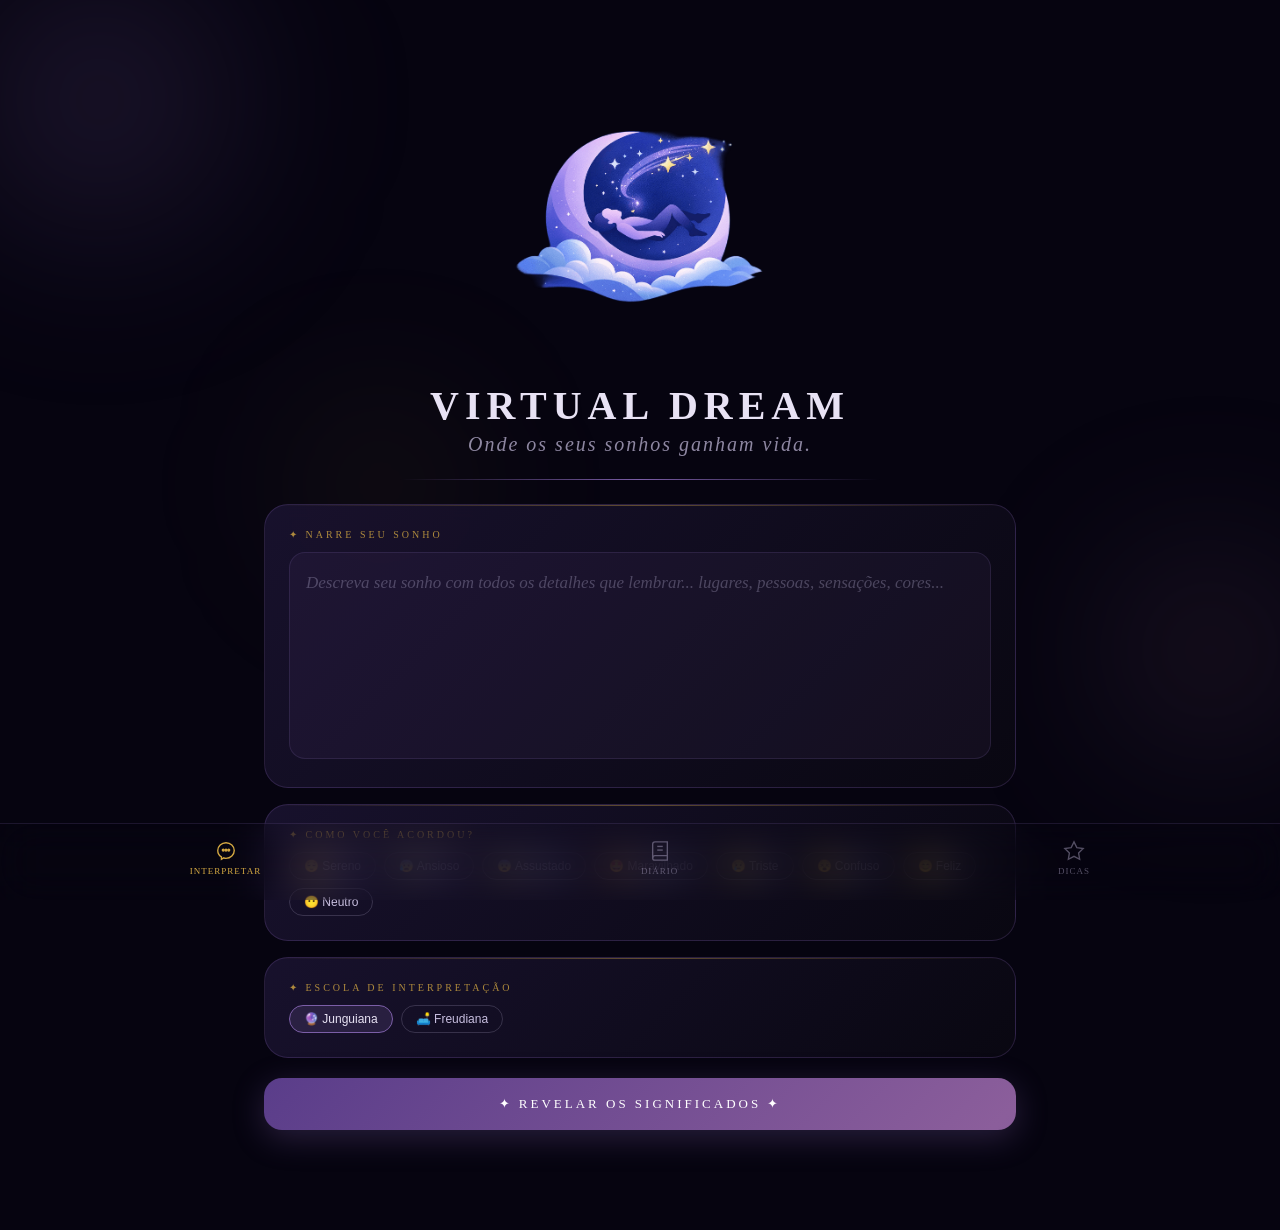
==== Virtual Dream/index.html @ 0f75bf7c "Add files via upload" ====
<!DOCTYPE html>
<html lang="pt-BR">
<head>
<meta charset="UTF-8">
<meta name="viewport" content="width=device-width, initial-scale=1.0, maximum-scale=1.0">
<title> Virtual Dream </title>
<link rel="icon" href="logo_virtualdream.png" type="image/png">
<link href="https://fonts.googleapis.com/css2?family=DM+Mono:ital,wght@0,300;0,400;0,500;1,300;1,400;1,500&family=DM+Serif+Display:ital@0;1&family=Michroma&family=Pixelify+Sans:wght@400..700&family=Red+Hat+Display:ital,wght@0,300..900;1,300..900&display=swap" rel="stylesheet">

<style>
:root {
    --ink: #0a0812;
    --void: #060410;
    --mist: #1a1330;
    --silver: #c8bfe0;
    --gold: #d4a842;
    --rose: #9b6b8a;
    --glow: #7b5ea7;
    --pale: #e8e2f4;
    --fog: rgba(200,191,224,0.08);
  }

  * { margin: 0; padding: 0; box-sizing: border-box; -webkit-tap-highlight-color: transparent; }

  body {
    font-family: 'Lato', sans-serif;
    background: var(--void);
    color: var(--pale);
    min-height: 100vh;
    display: flex;
    justify-content: center;
    align-items: flex-start;
    overflow-x: hidden;
  }

  .stars { position: fixed; inset: 0; z-index: 0; overflow: hidden; pointer-events: none; }
  .star { position: absolute; background: white; border-radius: 50%; animation: twinkle var(--dur) ease-in-out infinite; opacity: 0; }
  @keyframes twinkle { 0%, 100% { opacity: 0; } 50% { opacity: var(--op); } }

  .nebula { position: fixed; border-radius: 50%; filter: blur(80px); pointer-events: none; z-index: 0; animation: drift 20s ease-in-out infinite alternate; }
  .nebula-1 { width: 400px; height: 400px; background: radial-gradient(circle, rgba(123,94,167,0.25) 0%, transparent 70%); top: -100px; left: -100px; }
  .nebula-2 { width: 300px; height: 300px; background: radial-gradient(circle, rgba(155,107,138,0.2) 0%, transparent 70%); bottom: 100px; right: -80px; animation-delay: -8s; }
  .nebula-3 { width: 250px; height: 250px; background: radial-gradient(circle, rgba(212,168,66,0.12) 0%, transparent 70%); top: 40%; left: 20%; animation-delay: -14s; }
  @keyframes drift { from { transform: translate(0,0) scale(1); } to { transform: translate(30px, 20px) scale(1.1); } }

  .phone { position: relative; z-index: 1; width: 100%; max-width: 800px; min-height: 100vh; display: flex; flex-direction: column; padding-bottom: 100px; }

  .header { padding: 10px 30px 24px; text-align: center; position: relative; }
  .header::after { content: ''; position: absolute; bottom: 0; left: 50%; transform: translateX(-50%); width: 60%; height: 1px; background: linear-gradient(90deg, transparent, var(--glow), transparent); }
  .logo-icon { width: 360px; height: 360px; margin: 0 auto 12px; }
  .logo-icon svg { width: 100%; height: 100%; }
  .logo-title { font-family: 'Cinzel', serif; font-size: 40px; font-weight: 600; letter-spacing: 6px; color: var(--pale); text-transform: uppercase; }
  .logo-sub { font-family: 'Cormorant Garamond', serif; font-style: italic; font-size: 20px; color: var(--silver); opacity: 0.7; margin-top: 4px; letter-spacing: 2px; }

  .page { display: none; padding: 24px 24px 0; }
  .page.active { display: block; animation: fadeIn 0.5s ease; }
  @keyframes fadeIn { from { opacity:0; transform: translateY(10px); } to { opacity:1; transform: translateY(0); } }

  .card { background: linear-gradient(135deg, rgba(26,19,48,0.9) 0%, rgba(10,8,18,0.9) 100%); border: 1px solid rgba(123,94,167,0.25); border-radius: 24px; padding: 24px; margin-bottom: 16px; backdrop-filter: blur(10px); position: relative; overflow: hidden; }
  .card::before { content: ''; position: absolute; top: 0; left: 0; right: 0; height: 1px; background: linear-gradient(90deg, transparent, rgba(212,168,66,0.4), transparent); }
  .card-label { font-family: 'Cinzel', serif; font-size: 10px; letter-spacing: 3px; color: var(--gold); text-transform: uppercase; margin-bottom: 12px; opacity: 0.8; }

  textarea { width: 100%; background: rgba(123,94,167,0.08); border: 1px solid rgba(123,94,167,0.2); border-radius: 16px; padding: 16px; color: var(--pale); font-family: 'Cormorant Garamond', serif; font-size: 17px; line-height: 1.7; resize: none; min-height: 200px; outline: none; transition: border-color 0.3s; caret-color: var(--gold); }
  textarea::placeholder { color: rgba(200,191,224,0.3); font-style: italic; }
  textarea:focus { border-color: rgba(123,94,167,0.5); }

  .moods { display: flex; gap: 8px; flex-wrap: wrap; margin-top: 8px; }
  .mood-chip { padding: 6px 14px; border-radius: 20px; border: 1px solid rgba(200,191,224,0.2); background: transparent; color: var(--silver); font-size: 12px; cursor: pointer; transition: all 0.25s; font-family: 'Lato', sans-serif; }
  .mood-chip.selected, .mood-chip:hover { border-color: var(--glow); background: rgba(123,94,167,0.2); color: var(--pale); }

  .btn-interpret { width: 100%; padding: 18px; background: linear-gradient(135deg, #5a3d8a 0%, #8b5e9b 50%, #5a3d8a 100%); background-size: 200% 100%; border: none; border-radius: 18px; color: white; font-family: 'Cinzel', serif; font-size: 13px; letter-spacing: 3px; cursor: pointer; transition: all 0.4s; position: relative; overflow: hidden; margin-top: 4px; box-shadow: 0 8px 32px rgba(123,94,167,0.3); }
  .btn-interpret:hover { background-position: right; box-shadow: 0 12px 40px rgba(123,94,167,0.5); }
  .btn-interpret:disabled { opacity: 0.5; cursor: not-allowed; }

  .loading { display: none; text-align: center; padding: 40px 20px; }
  .loading.show { display: block; }
  .moon-loader { width: 60px; height: 60px; margin: 0 auto 20px; animation: spin 3s linear infinite; }
  @keyframes spin { from { transform: rotate(0deg); } to { transform: rotate(360deg); } }
  .loading-text { font-family: 'Cormorant Garamond', serif; font-style: italic; font-size: 16px; color: var(--silver); animation: pulse 2s ease-in-out infinite; }
  @keyframes pulse { 0%,100% { opacity:0.5; } 50% { opacity:1; } }

  .result-card { display: none; animation: fadeIn 0.8s ease; }
  .result-card.show { display: block; }
  .result-header { display: flex; align-items: center; gap: 12px; margin-bottom: 16px; }
  .result-symbol { width: 44px; height: 44px; background: linear-gradient(135deg, rgba(123,94,167,0.3), rgba(212,168,66,0.2)); border-radius: 50%; display: flex; align-items: center; justify-content: center; font-size: 22px; border: 1px solid rgba(212,168,66,0.3); flex-shrink: 0; }
  .result-title { font-family: 'Cinzel', serif; font-size: 15px; letter-spacing: 2px; color: var(--gold); }
  .result-text { font-family: 'Cormorant Garamond', serif; font-size: 18px; line-height: 1.85; color: var(--pale); white-space: pre-wrap; }
  .result-meta { display: flex; gap: 8px; margin-top: 16px; flex-wrap: wrap; }
  .meta-tag { padding: 5px 12px; border-radius: 20px; background: rgba(123,94,167,0.15); border: 1px solid rgba(123,94,167,0.3); font-size: 11px; color: var(--silver); letter-spacing: 1px; }

  .btn-save { width: 100%; padding: 14px; background: transparent; border: 1px solid rgba(212,168,66,0.4); border-radius: 14px; color: var(--gold); font-family: 'Cinzel', serif; font-size: 11px; letter-spacing: 2px; cursor: pointer; transition: all 0.3s; margin-top: 16px; }
  .btn-save:hover { background: rgba(212,168,66,0.1); }

  .diary-empty { text-align: center; padding: 60px 20px; opacity: 0.5; }
  .diary-empty-icon { font-size: 48px; margin-bottom: 16px; }
  .diary-empty-text { font-family: 'Cormorant Garamond', serif; font-style: italic; font-size: 18px; color: var(--silver); }

  .dream-entry { background: linear-gradient(135deg, rgba(26,19,48,0.8), rgba(10,8,18,0.8)); border: 1px solid rgba(123,94,167,0.2); border-radius: 20px; padding: 18px; margin-bottom: 12px; cursor: pointer; transition: all 0.3s; position: relative; overflow: hidden; }
  .dream-entry::before { content: ''; position: absolute; left: 0; top: 0; bottom: 0; width: 3px; background: linear-gradient(180deg, var(--glow), var(--rose)); }
  .dream-entry:hover { border-color: rgba(123,94,167,0.5); transform: translateY(-2px); }
  .entry-date { font-size: 10px; color: var(--gold); letter-spacing: 2px; font-family: 'Cinzel', serif; margin-bottom: 6px; }
  .entry-preview { font-family: 'Cormorant Garamond', serif; font-size: 15px; color: var(--silver); line-height: 1.5; display: -webkit-box; -webkit-line-clamp: 2; -webkit-box-orient: vertical; overflow: hidden; }
  .entry-mood { font-size: 18px; position: absolute; top: 16px; right: 16px; }

  .tip-card { background: linear-gradient(135deg, rgba(26,19,48,0.8), rgba(10,8,18,0.8)); border: 1px solid rgba(123,94,167,0.2); border-radius: 20px; padding: 20px; margin-bottom: 12px; }
  .tip-icon { font-size: 28px; margin-bottom: 10px; }
  .tip-title { font-family: 'Cinzel', serif; font-size: 13px; letter-spacing: 2px; color: var(--gold); margin-bottom: 8px; }
  .tip-text { font-family: 'Cormorant Garamond', serif; font-size: 16px; line-height: 1.7; color: var(--silver); }


.bottom-nav {
  position: fixed;
  bottom: 0;
  left: 0;
  right: 0;
  width: 100%;
  backdrop-filter: blur(20px);
  border-top: 1px solid rgba(123,94,167,0.2);
  display: flex;
  justify-content: space-around;
  padding: 12px 0 20px;
  z-index: 1000;
}




  .bnav-btn { display: flex; flex-direction: column; align-items: center; gap: 4px; background: transparent; border: none; color: var(--silver); font-family: 'Cinzel', serif; font-size: 9px; letter-spacing: 1px; cursor: pointer; opacity: 0.4; transition: all 0.3s; padding: 4px 16px; }
  .bnav-btn.active { opacity: 1; color: var(--gold); }
  .bnav-btn svg { width: 22px; height: 22px; }

  .section-title { font-family: 'Cinzel', serif; font-size: 11px; letter-spacing: 4px; color: var(--gold); text-transform: uppercase; margin-bottom: 16px; opacity: 0.7; }
  .divider { height: 1px; background: linear-gradient(90deg, transparent, rgba(123,94,167,0.3), transparent); margin: 20px 0; }

  .error-msg { background: rgba(180,60,80,0.15); border: 1px solid rgba(180,60,80,0.3); border-radius: 12px; padding: 14px 16px; font-family: 'Cormorant Garamond', serif; font-size: 15px; color: #e89aab; margin-top: 12px; display: none; }
  .error-msg.show { display: block; }


</style>


</head>

<body>

<!-- Stars e névoas de fundo -->
<div class="stars" id="stars"></div>
<div class="nebula nebula-1"></div>
<div class="nebula nebula-2"></div>
<div class="nebula nebula-3"></div>

<div class="phone">

  <!-- Cabeçalho -->
  <div class="header">
    <div class="logo-icon">
      <img src="logo_virtualdream.png" alt="logo virtual dream" style="width:360px; height:360px; object-fit:contain;">


        <circle cx="28" cy="28" r="27" stroke="rgba(123,94,167,0.4)" stroke-width="1"/>
        <path d="M28 8 C18 8, 10 16, 10 26 C10 36, 18 44, 28 44 C24 38, 22 32, 24 26 C26 20, 32 16, 38 16 C34 11, 31 8, 28 8Z" fill="rgba(200,191,224,0.9)"/>
        <circle cx="36" cy="20" r="2" fill="rgba(212,168,66,0.8)"/>
        <circle cx="40" cy="28" r="1.5" fill="rgba(212,168,66,0.5)"/>
        <circle cx="35" cy="34" r="1" fill="rgba(212,168,66,0.4)"/>
      </svg>

    </div>
    <div class="logo-title">Virtual Dream</div>
    <div class="logo-sub">Onde os seus sonhos ganham vida.</div>
  </div>

  <!-- PÁGINA: Interpretar -->
  <div class="page active" id="page-interpret">
    <div class="card">
      <div class="card-label">✦ Narre seu sonho</div>
      <textarea id="dream-input" placeholder="Descreva seu sonho com todos os detalhes que lembrar... lugares, pessoas, sensações, cores..." rows="6"></textarea>
    </div>

    <div class="card">
      <div class="card-label">✦ Como você acordou?</div>
      <div class="moods">
        <button class="mood-chip" data-mood="Sereno">😌 Sereno</button>
        <button class="mood-chip" data-mood="Ansioso">😰 Ansioso</button>
        <button class="mood-chip" data-mood="Assustado">😨 Assustado</button>
        <button class="mood-chip" data-mood="Maravilhado">🤩 Maravilhado</button>
        <button class="mood-chip" data-mood="Triste">😢 Triste</button>
        <button class="mood-chip" data-mood="Confuso">😵 Confuso</button>
        <button class="mood-chip" data-mood="Feliz">😊 Feliz</button>
        <button class="mood-chip" data-mood="Neutro">😶 Neutro</button>
      </div>
    </div>

<div class="card">
  <div class="card-label">✦ Escola de Interpretação</div>
  <div class="moods" id="vertente-btns">
    <button class="mood-chip selected" data-vertente="junguiana">🔮 Junguiana</button>
    <button class="mood-chip" data-vertente="freudiana">🛋️ Freudiana</button>
  </div>
</div>


    <button class="btn-interpret" id="btn-interpret" onclick="interpretDream()">
      ✦ REVELAR OS SIGNIFICADOS ✦
    </button>

    <div class="error-msg" id="error-msg"></div>

    <!-- Loading -->
    <div class="loading" id="loading">
      <div class="moon-loader">
        <svg viewBox="0 0 60 60" fill="none">
          <circle cx="30" cy="30" r="28" stroke="rgba(123,94,167,0.3)" stroke-width="1.5"/>
          <path d="M30 4 C18 4, 8 14, 8 26 C8 38, 18 48, 30 48 C24 42, 20 36, 22 28 C24 20, 32 14, 42 14 C38 8, 34 4, 30 4Z" fill="rgba(200,191,224,0.7)"/>
          <circle cx="38" cy="16" r="2.5" fill="rgba(212,168,66,0.6)"/>
          <circle cx="46" cy="26" r="1.5" fill="rgba(212,168,66,0.4)"/>
          <circle cx="44" cy="36" r="1" fill="rgba(212,168,66,0.3)"/>
        </svg>
      </div>
      <div class="loading-text" id="loading-text">Consultando os astros...</div>
    </div>

    <!-- Resultado -->
    <div class="result-card card" id="result-card">
      <div class="result-header">
        <div class="result-symbol" id="result-symbol">🌙</div>
        <div>
          <div class="result-title">INTERPRETAÇÃO DO SONHO</div>
        </div>
      </div>
      <div class="result-text" id="result-text"></div>
      <div class="result-meta" id="result-meta"></div>
      <button class="btn-save" onclick="saveDream()">◈ SALVAR NO DIÁRIO ◈</button>
    </div>
  </div>

  <!-- PÁGINA: Diário -->
  <div class="page" id="page-diary">
    <div class="section-title">✦ Diário dos Sonhos</div>
    <div id="diary-list"></div>
  </div>

  <!-- PÁGINA: Dicas -->
  <div class="page" id="page-tips">
    <div class="section-title">✦ Arte de Sonhar</div>

    <div class="tip-card">
      <div class="tip-icon">📓</div>
      <div class="tip-title">DIÁRIO JUNTO À CAMA</div>
      <div class="tip-text">Mantenha um caderno ou este app ao alcance. Nos primeiros minutos ao acordar sua memória onírica é mais vívida. Anote antes mesmo de se levantar.</div>
    </div>

    <div class="tip-card">
      <div class="tip-icon">🕯️</div>
      <div class="tip-title">RITUAL NOTURNO</div>
      <div class="tip-text">Antes de dormir, diga a si mesmo: "Vou me lembrar dos meus sonhos." Essa intenção consciente ativa a memória onírica. Evite telas 30 minutos antes.</div>
    </div>

    <div class="tip-card">
      <div class="tip-icon">🌀</div>
      <div class="tip-title">SÍMBOLOS RECORRENTES</div>
      <div class="tip-text">Preste atenção a símbolos que se repetem. Água representa o inconsciente. Voar simboliza liberdade ou fuga. Casas refletem o self.</div>
    </div>

    <div class="tip-card">
      <div class="tip-icon">🌒</div>
      <div class="tip-title">SONHOS LÚCIDOS</div>
      <div class="tip-text">Para ganhar consciência no sonho, faça "reality checks" ao longo do dia: olhe suas mãos e conte os dedos. Esse hábito se transfere para o sonho.</div>
    </div>

    <div class="tip-card">
      <div class="tip-icon">⚗️</div>
      <div class="tip-title">ALIMENTOS E SONHOS</div>
      <div class="tip-text">Queijo, nozes e banana rica em triptofano intensificam sonhos. Evite álcool — ele suprime o sono REM, fase essencial para sonhar.</div>
    </div>

    <div class="divider"></div>
    <div style="font-family: 'Cormorant Garamond', serif; font-style:italic; font-size:15px; color: rgba(200,191,224,0.4); text-align:center; padding-bottom:8px;">
      "Os sonhos são a estrada real para o inconsciente." — Sigmund Freud
    </div>
  </div>

</div>

<!-- Barra de navegação inferior -->
<div class="bottom-nav">
  <button class="bnav-btn active" onclick="showPage('interpret',this)">
    <svg viewBox="0 0 24 24" fill="none" stroke="currentColor" stroke-width="1.5">
      <path d="M12 3C7 3 3 7 3 11.5C3 14.5 4.5 17 7 18.5V21L9.5 19.5C10.3 19.8 11.1 20 12 20C17 20 21 16 21 11.5S17 3 12 3Z"/>
      <circle cx="9" cy="11" r="1" fill="currentColor"/>
      <circle cx="12" cy="11" r="1" fill="currentColor"/>
      <circle cx="15" cy="11" r="1" fill="currentColor"/>
    </svg>
    INTERPRETAR
  </button>
  <button class="bnav-btn" onclick="showPage('diary',this)">
    <svg viewBox="0 0 24 24" fill="none" stroke="currentColor" stroke-width="1.5">
      <path d="M4 19.5A2.5 2.5 0 016.5 17H20"/>
      <path d="M6.5 2H20v20H6.5A2.5 2.5 0 014 19.5v-15A2.5 2.5 0 016.5 2z"/>
      <line x1="9" y1="7" x2="15" y2="7"/>
      <line x1="9" y1="11" x2="15" y2="11"/>
    </svg>
    DIÁRIO
  </button>
  <button class="bnav-btn" onclick="showPage('tips',this)">
    <svg viewBox="0 0 24 24" fill="none" stroke="currentColor" stroke-width="1.5">
      <polygon points="12 2 15.09 8.26 22 9.27 17 14.14 18.18 21.02 12 17.77 5.82 21.02 7 14.14 2 9.27 8.91 8.26 12 2"/>
    </svg>
    DICAS
  </button>
</div>


<script>

// ─── Estrelas ─────────────────────────────────────────────────
(function createStars() {
  const container = document.getElementById('stars');
  for (let i = 0; i < 120; i++) {
    const s = document.createElement('div');
    s.className = 'star';
    const size = Math.random() * 2.5 + 0.5;
    s.style.cssText = `
      width:${size}px; height:${size}px;
      top:${Math.random()*100}%;
      left:${Math.random()*100}%;
      --dur:${Math.random()*4+2}s;
      --op:${Math.random()*0.8+0.2};
      animation-delay:${Math.random()*6}s;
    `;
    container.appendChild(s);
  }
})();

// ─── Config da API ────────────────────────────────────────────
const API_BASE = 'https://virtual-dream-backend.onrender.com';

// Token temporário até o login ser implementado.
// Quando tiver Firebase Auth, troque por: await firebase.auth().currentUser.getIdToken()
const TEMP_TOKEN = 'COLE_SEU_TOKEN_AQUI';

function authHeaders() {
  return {
    'Content-Type': 'application/json',
    'Authorization': `Bearer ${TEMP_TOKEN}`
  };
}

// ─── Estado ───────────────────────────────────────────────────
let selectedMood = '';
let selectedVertente = 'junguiana';

// ─── Seleção de humor ─────────────────────────────────────────
document.querySelectorAll('.mood-chip[data-mood]').forEach(btn => {
  btn.addEventListener('click', function () {
    document.querySelectorAll('.mood-chip[data-mood]').forEach(b => b.classList.remove('selected'));
    this.classList.add('selected');
    selectedMood = this.dataset.mood;
  });
});

// ─── Seleção de vertente ──────────────────────────────────────
document.querySelectorAll('.mood-chip[data-vertente]').forEach(btn => {
  btn.addEventListener('click', function () {
    document.querySelectorAll('.mood-chip[data-vertente]').forEach(b => b.classList.remove('selected'));
    this.classList.add('selected');
    selectedVertente = this.dataset.vertente;
  });
});

// ─── Navegação ────────────────────────────────────────────────
function showPage(id, btn) {
  document.querySelectorAll('.page').forEach(p => p.classList.remove('active'));
  document.querySelectorAll('.bnav-btn').forEach(b => b.classList.remove('active'));
  document.getElementById('page-' + id).classList.add('active');
  btn.classList.add('active');
  if (id === 'diary') renderDiary();
}

// ─── Loading ──────────────────────────────────────────────────
const loadingMessages = [
  'Consultando os astros...',
  'Decifrando os símbolos oníricos...',
  'Navegando pelo inconsciente...',
  'Revelando os mistérios do sonho...'
];
let loadingInterval;

function startLoading() {
  document.getElementById('loading').classList.add('show');
  document.getElementById('btn-interpret').disabled = true;
  document.getElementById('result-card').classList.remove('show');
  document.getElementById('error-msg').classList.remove('show');
  let msgIdx = 0;
  loadingInterval = setInterval(() => {
    msgIdx = (msgIdx + 1) % loadingMessages.length;
    document.getElementById('loading-text').textContent = loadingMessages[msgIdx];
  }, 2200);
}

function stopLoading() {
  clearInterval(loadingInterval);
  document.getElementById('loading').classList.remove('show');
  document.getElementById('btn-interpret').disabled = false;
}

// ─── Interpretação ────────────────────────────────────────────
async function interpretDream() {
  const input = document.getElementById('dream-input').value.trim();
  if (!input || input.length < 20) {
    showError('Descreva seu sonho com mais detalhes para uma interpretação precisa.');
    return;
  }

  startLoading();

  try {
    // Passo 1: criar o sonho
    const createRes = await fetch(`${API_BASE}/dreams`, {
      method: 'POST',
      headers: authHeaders(),
      body: JSON.stringify({ text: input })
    });

    if (!createRes.ok) {
      const err = await createRes.json().catch(() => ({}));
      throw new Error(err.detail || `Erro ao criar sonho (${createRes.status})`);
    }

    const dream = await createRes.json();
    const dreamId = dream.id ?? dream._id;

    // Passo 2: interpretar
    const interpretRes = await fetch(`${API_BASE}/dreams/${dreamId}/interpret`, {
      method: 'POST',
      headers: authHeaders(),
      body: JSON.stringify({
        vertente: selectedVertente,
        length: 'medium'   // pode virar opção futuramente
      })
    });

    if (!interpretRes.ok) {
      const err = await interpretRes.json().catch(() => ({}));
      throw new Error(err.detail || `Erro na interpretação (${interpretRes.status})`);
    }

    const interpreted = await interpretRes.json();

    // Pega o conteúdo da interpretação mais recente
    const interpretations = interpreted.interpretations ?? [];
    const latest = interpretations[interpretations.length - 1];
    const text = latest?.content ?? 'Interpretação indisponível.';

    stopLoading();
    renderResult(text, input, dreamId, interpreted);

  } catch (err) {
    stopLoading();
    showError('Não foi possível conectar ao oráculo. Verifique sua conexão e tente novamente.');
    console.error(err);
  }
}

// ─── Renderizar resultado ─────────────────────────────────────
function renderResult(text, input, dreamId, dreamObj) {
  document.getElementById('result-text').textContent = text;

  const symbols = {
    Sereno:'🌸', Ansioso:'🌊', Assustado:'⚡', Maravilhado:'✨',
    Triste:'🌧️', Confuso:'🌀', Feliz:'🌞', Neutro:'🌙'
  };
  document.getElementById('result-symbol').textContent = symbols[selectedMood] || '🌙';

  const tags = extractTags(input);
  document.getElementById('result-meta').innerHTML =
    tags.map(t => `<span class="meta-tag">${t}</span>`).join('');

  document.getElementById('result-card').classList.add('show');
  document.getElementById('result-card').scrollIntoView({ behavior: 'smooth', block: 'start' });

  window.lastInterpretation = {
    dream: input,
    mood: selectedMood,
    vertente: selectedVertente,
    result: text,
    date: new Date(),
    dreamId
  };
}

// ─── Tags automáticas ─────────────────────────────────────────
function extractTags(text) {
  const keywords = [
    ['voar','✈️ Voo'], ['água','💧 Água'], ['mar','🌊 Mar'], ['rio','💧 Rio'],
    ['casa','🏠 Casa'], ['morte','☠️ Transformação'], ['morrer','☠️ Transformação'],
    ['fogo','🔥 Fogo'], ['luz','✨ Luz'], ['escuro','🌑 Sombra'],
    ['perseguição','⚡ Perseguição'], ['criança','👶 Criança'],
    ['animal','🐾 Animal'], ['queda','🌊 Queda'], ['amor','💜 Amor'],
    ['monstro','👾 Sombra'], ['floresta','🌿 Natureza'], ['céu','☁️ Transcendência']
  ];
  const found = [];
  const lower = text.toLowerCase();
  for (const [kw, label] of keywords) {
    if (lower.includes(kw) && !found.includes(label)) found.push(label);
    if (found.length >= 4) break;
  }
  const vertenteTag = selectedVertente === 'junguiana' ? '🔮 Junguiana' : '🛋️ Freudiana';
  if (selectedMood) found.unshift('😌 ' + selectedMood);
  found.push(vertenteTag);
  return found.slice(0, 5);
}

// ─── Erro ─────────────────────────────────────────────────────
function showError(msg) {
  const el = document.getElementById('error-msg');
  el.textContent = msg;
  el.classList.add('show');
}

// ─── Diário ───────────────────────────────────────────────────
function saveDream() {
  if (!window.lastInterpretation) return;
  const dreams = JSON.parse(localStorage.getItem('morpheus-dreams') || '[]');
  dreams.unshift(window.lastInterpretation);
  localStorage.setItem('morpheus-dreams', JSON.stringify(dreams.slice(0, 50)));

  const btn = document.querySelector('.btn-save');
  btn.textContent = '✓ SALVO NO DIÁRIO';
  btn.style.borderColor = 'rgba(123,94,167,0.5)';
  btn.style.color = 'var(--silver)';
  setTimeout(() => {
    btn.textContent = '◈ SALVAR NO DIÁRIO ◈';
    btn.style.borderColor = '';
    btn.style.color = '';
  }, 2500);
}

function renderDiary() {
  const list = document.getElementById('diary-list');
  const dreams = JSON.parse(localStorage.getItem('morpheus-dreams') || '[]');
  if (!dreams.length) {
    list.innerHTML = `<div class="diary-empty">
      <div class="diary-empty-icon">🌙</div>
      <div class="diary-empty-text">Seu diário dos sonhos aguarda<br>as primeiras memórias oníricas...</div>
    </div>`;
    return;
  }
  const moodIcons = {
    Sereno:'😌', Ansioso:'😰', Assustado:'😨', Maravilhado:'🤩',
    Triste:'😢', Confuso:'😵', Feliz:'😊', Neutro:'😶'
  };
  list.innerHTML = dreams.map((d, i) => {
    const date = new Date(d.date);
    const formatted = date.toLocaleDateString('pt-BR', { day:'2-digit', month:'long', year:'numeric' });
    return `<div class="dream-entry" onclick="showEntry(${i})">
      <div class="entry-date">${formatted.toUpperCase()}</div>
      <div class="entry-preview">${d.dream}</div>
      <div class="entry-mood">${moodIcons[d.mood] || '🌙'}</div>
    </div>`;
  }).join('');
}

function showEntry(i) {
  const dreams = JSON.parse(localStorage.getItem('morpheus-dreams') || '[]');
  const d = dreams[i];
  if (!d) return;
  window.lastInterpretation = d;
  document.getElementById('dream-input').value = d.dream;
  selectedMood = d.mood;
  selectedVertente = d.vertente ?? 'junguiana';

  document.querySelectorAll('.mood-chip[data-mood]').forEach(b => {
    b.classList.toggle('selected', b.dataset.mood === d.mood);
  });
  document.querySelectorAll('.mood-chip[data-vertente]').forEach(b => {
    b.classList.toggle('selected', b.dataset.vertente === selectedVertente);
  });

  document.getElementById('result-text').textContent = d.result;
  const symbols = {
    Sereno:'🌸', Ansioso:'🌊', Assustado:'⚡', Maravilhado:'✨',
    Triste:'🌧️', Confuso:'🌀', Feliz:'🌞', Neutro:'🌙'
  };
  document.getElementById('result-symbol').textContent = symbols[d.mood] || '🌙';
  document.getElementById('result-meta').innerHTML = '';
  document.getElementById('result-card').classList.add('show');
  showPage('interpret', document.querySelector('.bnav-btn'));
}
   











  </script>





</body>





</html>
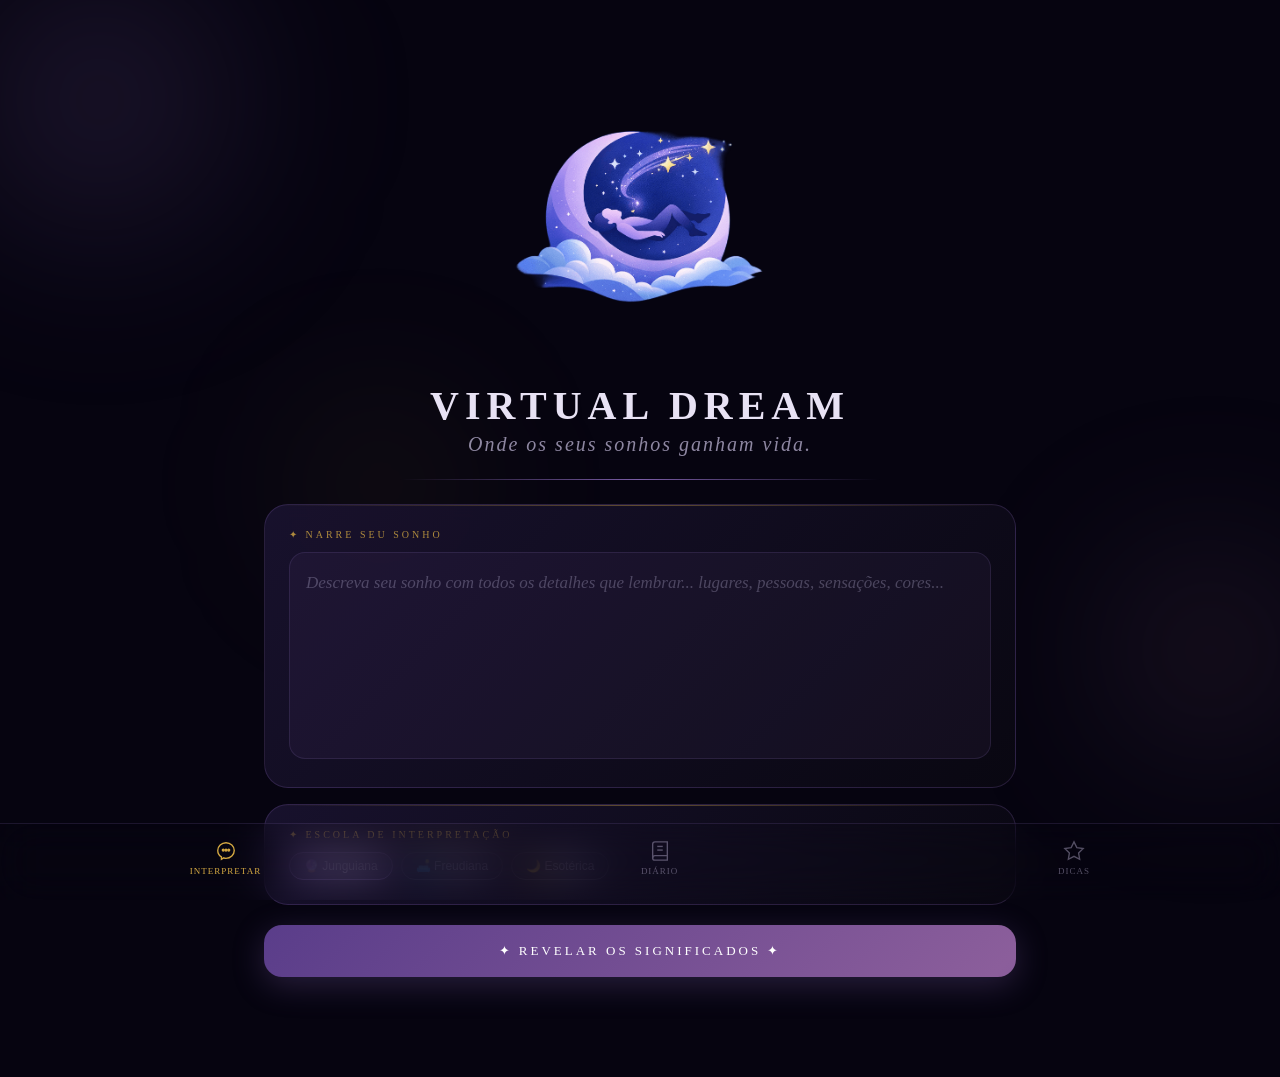
==== commit 07f4ca35: "connected dream API" ====
--- a/Virtual Dream/index.html
+++ b/Virtual Dream/index.html
@@ -64,9 +64,9 @@
   textarea::placeholder { color: rgba(200,191,224,0.3); font-style: italic; }
   textarea:focus { border-color: rgba(123,94,167,0.5); }
 
-  .moods { display: flex; gap: 8px; flex-wrap: wrap; margin-top: 8px; }
-  .mood-chip { padding: 6px 14px; border-radius: 20px; border: 1px solid rgba(200,191,224,0.2); background: transparent; color: var(--silver); font-size: 12px; cursor: pointer; transition: all 0.25s; font-family: 'Lato', sans-serif; }
-  .mood-chip.selected, .mood-chip:hover { border-color: var(--glow); background: rgba(123,94,167,0.2); color: var(--pale); }
+  .chips { display: flex; gap: 8px; flex-wrap: wrap; margin-top: 8px; }
+  .chip { padding: 6px 14px; border-radius: 20px; border: 1px solid rgba(200,191,224,0.2); background: transparent; color: var(--silver); font-size: 12px; cursor: pointer; transition: all 0.25s; font-family: 'Lato', sans-serif; }
+  .chip.selected, .chip:hover { border-color: var(--glow); background: rgba(123,94,167,0.2); color: var(--pale); }
 
   .btn-interpret { width: 100%; padding: 18px; background: linear-gradient(135deg, #5a3d8a 0%, #8b5e9b 50%, #5a3d8a 100%); background-size: 200% 100%; border: none; border-radius: 18px; color: white; font-family: 'Cinzel', serif; font-size: 13px; letter-spacing: 3px; cursor: pointer; transition: all 0.4s; position: relative; overflow: hidden; margin-top: 4px; box-shadow: 0 8px 32px rgba(123,94,167,0.3); }
   .btn-interpret:hover { background-position: right; box-shadow: 0 12px 40px rgba(123,94,167,0.5); }
@@ -100,31 +100,14 @@
   .dream-entry:hover { border-color: rgba(123,94,167,0.5); transform: translateY(-2px); }
   .entry-date { font-size: 10px; color: var(--gold); letter-spacing: 2px; font-family: 'Cinzel', serif; margin-bottom: 6px; }
   .entry-preview { font-family: 'Cormorant Garamond', serif; font-size: 15px; color: var(--silver); line-height: 1.5; display: -webkit-box; -webkit-line-clamp: 2; -webkit-box-orient: vertical; overflow: hidden; }
-  .entry-mood { font-size: 18px; position: absolute; top: 16px; right: 16px; }
+  .entry-vertente { font-size: 18px; position: absolute; top: 16px; right: 16px; }
 
   .tip-card { background: linear-gradient(135deg, rgba(26,19,48,0.8), rgba(10,8,18,0.8)); border: 1px solid rgba(123,94,167,0.2); border-radius: 20px; padding: 20px; margin-bottom: 12px; }
   .tip-icon { font-size: 28px; margin-bottom: 10px; }
   .tip-title { font-family: 'Cinzel', serif; font-size: 13px; letter-spacing: 2px; color: var(--gold); margin-bottom: 8px; }
   .tip-text { font-family: 'Cormorant Garamond', serif; font-size: 16px; line-height: 1.7; color: var(--silver); }
 
-
-.bottom-nav {
-  position: fixed;
-  bottom: 0;
-  left: 0;
-  right: 0;
-  width: 100%;
-  backdrop-filter: blur(20px);
-  border-top: 1px solid rgba(123,94,167,0.2);
-  display: flex;
-  justify-content: space-around;
-  padding: 12px 0 20px;
-  z-index: 1000;
-}
-
-
-
-
+  .bottom-nav { position: fixed; bottom: 0; left: 0; right: 0; width: 100%; backdrop-filter: blur(20px); border-top: 1px solid rgba(123,94,167,0.2); display: flex; justify-content: space-around; padding: 12px 0 20px; z-index: 1000; }
   .bnav-btn { display: flex; flex-direction: column; align-items: center; gap: 4px; background: transparent; border: none; color: var(--silver); font-family: 'Cinzel', serif; font-size: 9px; letter-spacing: 1px; cursor: pointer; opacity: 0.4; transition: all 0.3s; padding: 4px 16px; }
   .bnav-btn.active { opacity: 1; color: var(--gold); }
   .bnav-btn svg { width: 22px; height: 22px; }
@@ -134,16 +117,11 @@
 
   .error-msg { background: rgba(180,60,80,0.15); border: 1px solid rgba(180,60,80,0.3); border-radius: 12px; padding: 14px 16px; font-family: 'Cormorant Garamond', serif; font-size: 15px; color: #e89aab; margin-top: 12px; display: none; }
   .error-msg.show { display: block; }
-
-
 </style>
-
-
 </head>
 
 <body>
 
-<!-- Stars e névoas de fundo -->
 <div class="stars" id="stars"></div>
 <div class="nebula nebula-1"></div>
 <div class="nebula nebula-2"></div>
@@ -151,19 +129,9 @@
 
 <div class="phone">
 
-  <!-- Cabeçalho -->
   <div class="header">
     <div class="logo-icon">
       <img src="logo_virtualdream.png" alt="logo virtual dream" style="width:360px; height:360px; object-fit:contain;">
-
-
-        <circle cx="28" cy="28" r="27" stroke="rgba(123,94,167,0.4)" stroke-width="1"/>
-        <path d="M28 8 C18 8, 10 16, 10 26 C10 36, 18 44, 28 44 C24 38, 22 32, 24 26 C26 20, 32 16, 38 16 C34 11, 31 8, 28 8Z" fill="rgba(200,191,224,0.9)"/>
-        <circle cx="36" cy="20" r="2" fill="rgba(212,168,66,0.8)"/>
-        <circle cx="40" cy="28" r="1.5" fill="rgba(212,168,66,0.5)"/>
-        <circle cx="35" cy="34" r="1" fill="rgba(212,168,66,0.4)"/>
-      </svg>
-
     </div>
     <div class="logo-title">Virtual Dream</div>
     <div class="logo-sub">Onde os seus sonhos ganham vida.</div>
@@ -177,27 +145,13 @@
     </div>
 
     <div class="card">
-      <div class="card-label">✦ Como você acordou?</div>
-      <div class="moods">
-        <button class="mood-chip" data-mood="Sereno">😌 Sereno</button>
-        <button class="mood-chip" data-mood="Ansioso">😰 Ansioso</button>
-        <button class="mood-chip" data-mood="Assustado">😨 Assustado</button>
-        <button class="mood-chip" data-mood="Maravilhado">🤩 Maravilhado</button>
-        <button class="mood-chip" data-mood="Triste">😢 Triste</button>
-        <button class="mood-chip" data-mood="Confuso">😵 Confuso</button>
-        <button class="mood-chip" data-mood="Feliz">😊 Feliz</button>
-        <button class="mood-chip" data-mood="Neutro">😶 Neutro</button>
+      <div class="card-label">✦ Escola de Interpretação</div>
+      <div class="chips" id="vertente-btns">
+        <button class="chip selected" data-vertente="jung">🔮 Junguiana</button>
+        <button class="chip" data-vertente="freud">🛋️ Freudiana</button>
+        <button class="chip" data-vertente="esoterismo">🌙 Esotérica</button>
       </div>
     </div>
-
-<div class="card">
-  <div class="card-label">✦ Escola de Interpretação</div>
-  <div class="moods" id="vertente-btns">
-    <button class="mood-chip selected" data-vertente="junguiana">🔮 Junguiana</button>
-    <button class="mood-chip" data-vertente="freudiana">🛋️ Freudiana</button>
-  </div>
-</div>
-
 
     <button class="btn-interpret" id="btn-interpret" onclick="interpretDream()">
       ✦ REVELAR OS SIGNIFICADOS ✦
@@ -205,7 +159,6 @@
 
     <div class="error-msg" id="error-msg"></div>
 
-    <!-- Loading -->
     <div class="loading" id="loading">
       <div class="moon-loader">
         <svg viewBox="0 0 60 60" fill="none">
@@ -219,7 +172,6 @@
       <div class="loading-text" id="loading-text">Consultando os astros...</div>
     </div>
 
-    <!-- Resultado -->
     <div class="result-card card" id="result-card">
       <div class="result-header">
         <div class="result-symbol" id="result-symbol">🌙</div>
@@ -242,37 +194,31 @@
   <!-- PÁGINA: Dicas -->
   <div class="page" id="page-tips">
     <div class="section-title">✦ Arte de Sonhar</div>
-
     <div class="tip-card">
       <div class="tip-icon">📓</div>
       <div class="tip-title">DIÁRIO JUNTO À CAMA</div>
       <div class="tip-text">Mantenha um caderno ou este app ao alcance. Nos primeiros minutos ao acordar sua memória onírica é mais vívida. Anote antes mesmo de se levantar.</div>
     </div>
-
     <div class="tip-card">
       <div class="tip-icon">🕯️</div>
       <div class="tip-title">RITUAL NOTURNO</div>
       <div class="tip-text">Antes de dormir, diga a si mesmo: "Vou me lembrar dos meus sonhos." Essa intenção consciente ativa a memória onírica. Evite telas 30 minutos antes.</div>
     </div>
-
     <div class="tip-card">
       <div class="tip-icon">🌀</div>
       <div class="tip-title">SÍMBOLOS RECORRENTES</div>
       <div class="tip-text">Preste atenção a símbolos que se repetem. Água representa o inconsciente. Voar simboliza liberdade ou fuga. Casas refletem o self.</div>
     </div>
-
     <div class="tip-card">
       <div class="tip-icon">🌒</div>
       <div class="tip-title">SONHOS LÚCIDOS</div>
       <div class="tip-text">Para ganhar consciência no sonho, faça "reality checks" ao longo do dia: olhe suas mãos e conte os dedos. Esse hábito se transfere para o sonho.</div>
     </div>
-
     <div class="tip-card">
       <div class="tip-icon">⚗️</div>
       <div class="tip-title">ALIMENTOS E SONHOS</div>
       <div class="tip-text">Queijo, nozes e banana rica em triptofano intensificam sonhos. Evite álcool — ele suprime o sono REM, fase essencial para sonhar.</div>
     </div>
-
     <div class="divider"></div>
     <div style="font-family: 'Cormorant Garamond', serif; font-style:italic; font-size:15px; color: rgba(200,191,224,0.4); text-align:center; padding-bottom:8px;">
       "Os sonhos são a estrada real para o inconsciente." — Sigmund Freud
@@ -281,7 +227,6 @@
 
 </div>
 
-<!-- Barra de navegação inferior -->
 <div class="bottom-nav">
   <button class="bnav-btn active" onclick="showPage('interpret',this)">
     <svg viewBox="0 0 24 24" fill="none" stroke="currentColor" stroke-width="1.5">
@@ -309,10 +254,7 @@
   </button>
 </div>
 
-
 <script>
-
-// ─── Estrelas ─────────────────────────────────────────────────
 (function createStars() {
   const container = document.getElementById('stars');
   for (let i = 0; i < 120; i++) {
@@ -331,43 +273,18 @@
   }
 })();
 
-// ─── Config da API ────────────────────────────────────────────
-const API_BASE = 'https://virtual-dream-backend.onrender.com';
-
-// Token temporário até o login ser implementado.
-// Quando tiver Firebase Auth, troque por: await firebase.auth().currentUser.getIdToken()
-const TEMP_TOKEN = 'COLE_SEU_TOKEN_AQUI';
-
-function authHeaders() {
-  return {
-    'Content-Type': 'application/json',
-    'Authorization': `Bearer ${TEMP_TOKEN}`
-  };
-}
-
-// ─── Estado ───────────────────────────────────────────────────
-let selectedMood = '';
-let selectedVertente = 'junguiana';
-
-// ─── Seleção de humor ─────────────────────────────────────────
-document.querySelectorAll('.mood-chip[data-mood]').forEach(btn => {
+const RAG_BASE = 'https://virtual-dream-rag.onrender.com';
+
+let selectedVertente = 'jung';
+
+document.querySelectorAll('.chip[data-vertente]').forEach(btn => {
   btn.addEventListener('click', function () {
-    document.querySelectorAll('.mood-chip[data-mood]').forEach(b => b.classList.remove('selected'));
-    this.classList.add('selected');
-    selectedMood = this.dataset.mood;
-  });
-});
-
-// ─── Seleção de vertente ──────────────────────────────────────
-document.querySelectorAll('.mood-chip[data-vertente]').forEach(btn => {
-  btn.addEventListener('click', function () {
-    document.querySelectorAll('.mood-chip[data-vertente]').forEach(b => b.classList.remove('selected'));
+    document.querySelectorAll('.chip[data-vertente]').forEach(b => b.classList.remove('selected'));
     this.classList.add('selected');
     selectedVertente = this.dataset.vertente;
   });
 });
 
-// ─── Navegação ────────────────────────────────────────────────
 function showPage(id, btn) {
   document.querySelectorAll('.page').forEach(p => p.classList.remove('active'));
   document.querySelectorAll('.bnav-btn').forEach(b => b.classList.remove('active'));
@@ -376,7 +293,6 @@
   if (id === 'diary') renderDiary();
 }
 
-// ─── Loading ──────────────────────────────────────────────────
 const loadingMessages = [
   'Consultando os astros...',
   'Decifrando os símbolos oníricos...',
@@ -403,7 +319,6 @@
   document.getElementById('btn-interpret').disabled = false;
 }
 
-// ─── Interpretação ────────────────────────────────────────────
 async function interpretDream() {
   const input = document.getElementById('dream-input').value.trim();
   if (!input || input.length < 20) {
@@ -414,45 +329,42 @@
   startLoading();
 
   try {
-    // Passo 1: criar o sonho
-    const createRes = await fetch(`${API_BASE}/dreams`, {
+    const res = await fetch(`${RAG_BASE}/interpret`, {
       method: 'POST',
-      headers: authHeaders(),
-      body: JSON.stringify({ text: input })
-    });
-
-    if (!createRes.ok) {
-      const err = await createRes.json().catch(() => ({}));
-      throw new Error(err.detail || `Erro ao criar sonho (${createRes.status})`);
-    }
-
-    const dream = await createRes.json();
-    const dreamId = dream.id ?? dream._id;
-
-    // Passo 2: interpretar
-    const interpretRes = await fetch(`${API_BASE}/dreams/${dreamId}/interpret`, {
-      method: 'POST',
-      headers: authHeaders(),
+      headers: { 'Content-Type': 'application/json' },
       body: JSON.stringify({
+        dream: input,
         vertente: selectedVertente,
-        length: 'medium'   // pode virar opção futuramente
+        length: 'short'
       })
     });
 
-    if (!interpretRes.ok) {
-      const err = await interpretRes.json().catch(() => ({}));
-      throw new Error(err.detail || `Erro na interpretação (${interpretRes.status})`);
+    if (!res.ok) {
+      const err = await res.json().catch(() => ({}));
+      throw new Error(err.detail || `Erro ${res.status}`);
     }
 
-    const interpreted = await interpretRes.json();
-
-    // Pega o conteúdo da interpretação mais recente
-    const interpretations = interpreted.interpretations ?? [];
-    const latest = interpretations[interpretations.length - 1];
-    const text = latest?.content ?? 'Interpretação indisponível.';
-
+    const result = await res.json();
     stopLoading();
-    renderResult(text, input, dreamId, interpreted);
+
+    document.getElementById('result-text').textContent = result.interpretation;
+
+    const vertenteSymbol = { jung: '🔮', freud: '🛋️', esoterismo: '🌙' };
+    document.getElementById('result-symbol').textContent = vertenteSymbol[selectedVertente] || '🌙';
+
+    const tags = extractTags(input);
+    document.getElementById('result-meta').innerHTML =
+      tags.map(t => `<span class="meta-tag">${t}</span>`).join('');
+
+    document.getElementById('result-card').classList.add('show');
+    document.getElementById('result-card').scrollIntoView({ behavior: 'smooth', block: 'start' });
+
+    window.lastInterpretation = {
+      dream: input,
+      vertente: selectedVertente,
+      result: result.interpretation,
+      date: new Date()
+    };
 
   } catch (err) {
     stopLoading();
@@ -461,34 +373,6 @@
   }
 }
 
-// ─── Renderizar resultado ─────────────────────────────────────
-function renderResult(text, input, dreamId, dreamObj) {
-  document.getElementById('result-text').textContent = text;
-
-  const symbols = {
-    Sereno:'🌸', Ansioso:'🌊', Assustado:'⚡', Maravilhado:'✨',
-    Triste:'🌧️', Confuso:'🌀', Feliz:'🌞', Neutro:'🌙'
-  };
-  document.getElementById('result-symbol').textContent = symbols[selectedMood] || '🌙';
-
-  const tags = extractTags(input);
-  document.getElementById('result-meta').innerHTML =
-    tags.map(t => `<span class="meta-tag">${t}</span>`).join('');
-
-  document.getElementById('result-card').classList.add('show');
-  document.getElementById('result-card').scrollIntoView({ behavior: 'smooth', block: 'start' });
-
-  window.lastInterpretation = {
-    dream: input,
-    mood: selectedMood,
-    vertente: selectedVertente,
-    result: text,
-    date: new Date(),
-    dreamId
-  };
-}
-
-// ─── Tags automáticas ─────────────────────────────────────────
 function extractTags(text) {
   const keywords = [
     ['voar','✈️ Voo'], ['água','💧 Água'], ['mar','🌊 Mar'], ['rio','💧 Rio'],
@@ -504,20 +388,17 @@
     if (lower.includes(kw) && !found.includes(label)) found.push(label);
     if (found.length >= 4) break;
   }
-  const vertenteTag = selectedVertente === 'junguiana' ? '🔮 Junguiana' : '🛋️ Freudiana';
-  if (selectedMood) found.unshift('😌 ' + selectedMood);
-  found.push(vertenteTag);
+  const vertenteTag = { jung: '🔮 Junguiana', freud: '🛋️ Freudiana', esoterismo: '🌙 Esotérica' };
+  found.push(vertenteTag[selectedVertente] || '🔮 Junguiana');
   return found.slice(0, 5);
 }
 
-// ─── Erro ─────────────────────────────────────────────────────
 function showError(msg) {
   const el = document.getElementById('error-msg');
   el.textContent = msg;
   el.classList.add('show');
 }
 
-// ─── Diário ───────────────────────────────────────────────────
 function saveDream() {
   if (!window.lastInterpretation) return;
   const dreams = JSON.parse(localStorage.getItem('morpheus-dreams') || '[]');
@@ -545,17 +426,14 @@
     </div>`;
     return;
   }
-  const moodIcons = {
-    Sereno:'😌', Ansioso:'😰', Assustado:'😨', Maravilhado:'🤩',
-    Triste:'😢', Confuso:'😵', Feliz:'😊', Neutro:'😶'
-  };
+  const vertenteIcon = { jung: '🔮', freud: '🛋️', esoterismo: '🌙' };
   list.innerHTML = dreams.map((d, i) => {
     const date = new Date(d.date);
     const formatted = date.toLocaleDateString('pt-BR', { day:'2-digit', month:'long', year:'numeric' });
     return `<div class="dream-entry" onclick="showEntry(${i})">
       <div class="entry-date">${formatted.toUpperCase()}</div>
       <div class="entry-preview">${d.dream}</div>
-      <div class="entry-mood">${moodIcons[d.mood] || '🌙'}</div>
+      <div class="entry-vertente">${vertenteIcon[d.vertente] || '🌙'}</div>
     </div>`;
   }).join('');
 }
@@ -566,48 +444,20 @@
   if (!d) return;
   window.lastInterpretation = d;
   document.getElementById('dream-input').value = d.dream;
-  selectedMood = d.mood;
-  selectedVertente = d.vertente ?? 'junguiana';
-
-  document.querySelectorAll('.mood-chip[data-mood]').forEach(b => {
-    b.classList.toggle('selected', b.dataset.mood === d.mood);
-  });
-  document.querySelectorAll('.mood-chip[data-vertente]').forEach(b => {
+  selectedVertente = d.vertente ?? 'jung';
+
+  document.querySelectorAll('.chip[data-vertente]').forEach(b => {
     b.classList.toggle('selected', b.dataset.vertente === selectedVertente);
   });
 
   document.getElementById('result-text').textContent = d.result;
-  const symbols = {
-    Sereno:'🌸', Ansioso:'🌊', Assustado:'⚡', Maravilhado:'✨',
-    Triste:'🌧️', Confuso:'🌀', Feliz:'🌞', Neutro:'🌙'
-  };
-  document.getElementById('result-symbol').textContent = symbols[d.mood] || '🌙';
+  const vertenteSymbol = { jung: '🔮', freud: '🛋️', esoterismo: '🌙' };
+  document.getElementById('result-symbol').textContent = vertenteSymbol[d.vertente] || '🌙';
   document.getElementById('result-meta').innerHTML = '';
   document.getElementById('result-card').classList.add('show');
   showPage('interpret', document.querySelector('.bnav-btn'));
 }
-   
-
-
-
-
-
-
-
-
-
-
-
-  </script>
-
-
-
-
+</script>
 
 </body>
-
-
-
-
-
 </html>
